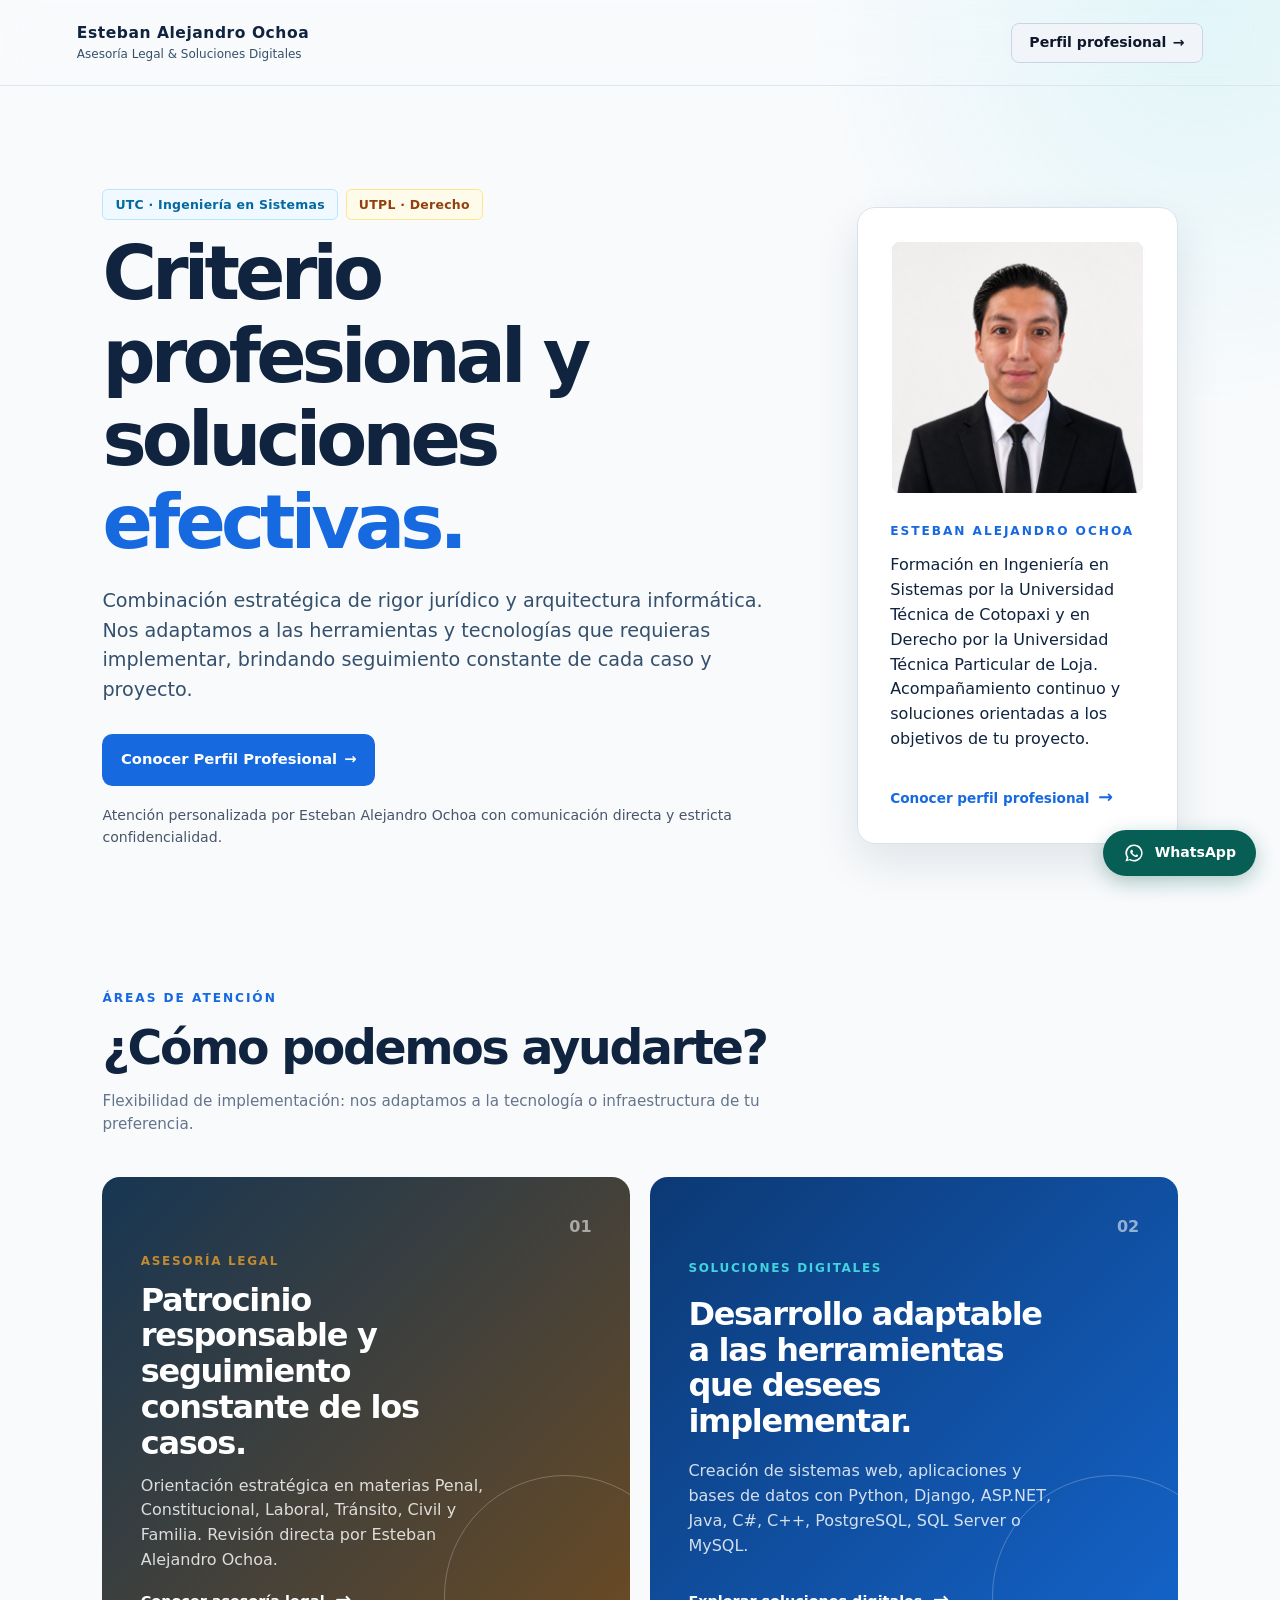
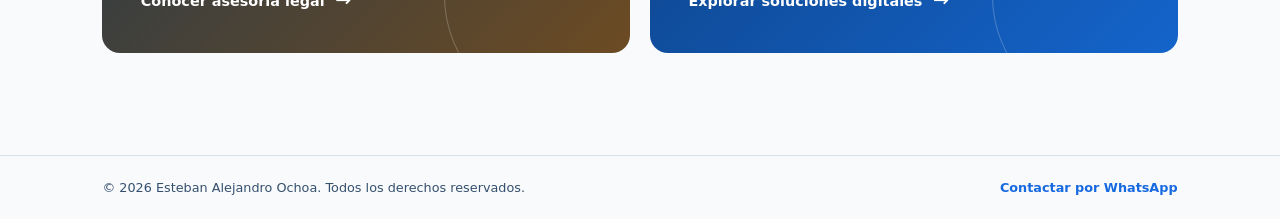
==== index.html @ e38010fc "DESDE CERO" ====
<!doctype html>
<html lang="es">
  <head>
    <meta charset="utf-8">
    <meta name="viewport" content="width=device-width, initial-scale=1">
    <meta name="theme-color" content="#10233f">
    <meta name="description" content="Asesoría Legal e Informática — Soluciones jurídicas transparentes y desarrollo de software a medida.">
    <title>Asesoría Legal e Informática | Soluciones Profesional e Integrales</title>
    <link rel="icon" href="assets/img/favicon.svg" type="image/svg+xml">
    <link rel="stylesheet" href="assets/css/styles.css">
  </head>
  <body class="selector-page">
    <a class="skip-link" href="#contenido">Saltar al contenido</a>

    <header class="site-header selector-header">
      <a class="brand" href="index.html" aria-label="Inicio - Esteban Alejandro Ochoa">
        <span>
          <strong>Esteban Alejandro Ochoa</strong>
          <small>Asesoría Legal & Soluciones Digitales</small>
        </span>
      </a>
      <a class="header-link profile-header-link" href="perfil-profesional.html">Perfil profesional <span aria-hidden="true">→</span></a>
    </header>

    <main id="contenido">
      <section class="selector-hero" id="inicio" aria-labelledby="titulo-principal">
        <div class="selector-copy reveal">
          <div style="display: flex; gap: 0.5rem; flex-wrap: wrap;">
            <span class="university-badge badge-utc">UTC · Ingeniería en Sistemas</span>
            <span class="university-badge badge-utpl">UTPL · Derecho</span>
          </div>
          <h1 id="titulo-principal">Criterio profesional y soluciones <em>efectivas.</em></h1>
          <p class="lead">Combinación estratégica de rigor jurídico y arquitectura informática. Nos adaptamos a las herramientas y tecnologías que requieras implementar, brindando seguimiento constante de cada caso y proyecto.</p>
          <div class="button-row">
            <a class="button button-primary" href="perfil-profesional.html">Conocer Perfil Profesional <span aria-hidden="true">→</span></a>
          </div>
          <p class="photo-note" style="margin-top: 1.2rem; color: #475569; font-size: 0.88rem;">Atención personalizada por Esteban Alejandro Ochoa con comunicación directa y estricta confidencialidad.</p>
        </div>

        <!-- FOTO ÚNICAMENTE EN EL INICIO DE LA PÁGINA -->
        <a class="profile-feature reveal" href="perfil-profesional.html" aria-label="Conocer el perfil profesional de Esteban Alejandro Ochoa">
          <div class="profile-photo-frame" data-profile-photo-trigger>
            <img data-profile-photo src="assets/img/foto-perfil.png" alt="Esteban Alejandro Ochoa - Perfil Profesional">
          </div>
          <div>
            <p class="eyebrow">Esteban Alejandro Ochoa</p>
            <p>Formación en Ingeniería en Sistemas por la Universidad Técnica de Cotopaxi y en Derecho por la Universidad Técnica Particular de Loja. Acompañamiento continuo y soluciones orientadas a los objetivos de tu proyecto.</p>
            <span class="profile-feature-link">Conocer perfil profesional <b aria-hidden="true">→</b></span>
          </div>
        </a>
      </section>

      <section class="service-selector" id="servicios" aria-labelledby="titulo-servicios">
        <div class="section-intro reveal">
          <p class="eyebrow">Áreas de Atención</p>
          <h2 id="titulo-servicios">¿Cómo podemos ayudarte?</h2>
          <p style="color: #64748b; font-size: 0.95rem;">Flexibilidad de implementación: nos adaptamos a la tecnología o infraestructura de tu preferencia.</p>
        </div>

        <div class="choice-grid">
          <a class="choice-card legal-choice reveal" href="asesoria-legal.html">
            <span class="choice-number" aria-hidden="true">01</span>
            <span class="choice-label">Asesoría Legal</span>
            <strong>Patrocinio responsable y seguimiento constante de los casos.</strong>
            <span>Orientación estratégica en materias Penal, Constitucional, Laboral, Tránsito, Civil y Familia. Revisión directa por Esteban Alejandro Ochoa.</span>
            <span class="card-link">Conocer asesoría legal <b aria-hidden="true">→</b></span>
          </a>

          <a class="choice-card tech-choice reveal" href="desarrollo-web.html">
            <span class="choice-number" aria-hidden="true">02</span>
            <span class="choice-label">Soluciones Digitales</span>
            <strong>Desarrollo adaptable a las herramientas que desees implementar.</strong>
            <span>Creación de sistemas web, aplicaciones y bases de datos con Python, Django, ASP.NET, Java, C#, C++, PostgreSQL, SQL Server o MySQL.</span>
            <span class="card-link">Explorar soluciones digitales <b aria-hidden="true">→</b></span>
          </a>
        </div>
      </section>
    </main>

    <footer class="site-footer selector-footer">
      <p>© <span data-current-year>2026</span> Esteban Alejandro Ochoa. Todos los derechos reservados.</p>
      <a class="footer-whatsapp-link" href="https://wa.me/593969048598?text=Hola%2C%20Esteban.%20Quisiera%20solicitar%20informaci%C3%B3n%20sobre%20sus%20servicios." target="_blank" rel="noopener noreferrer">Contactar por WhatsApp</a>
    </footer>

    <!-- BOTÓN FLOTANTE SOBRIO DE WHATSAPP -->
    <div class="whatsapp-widget" data-whatsapp-widget>
      <div class="whatsapp-options" id="opciones-whatsapp" hidden>
        <div class="whatsapp-options-header">
          <div>
            <strong>Esteban Alejandro Ochoa</strong>
            <small>Atención Profesional Directa</small>
          </div>
        </div>
        <p style="font-size:0.78rem; color:#64748b; margin-bottom:0.4rem; padding:0 0.4rem;">Seleccione el motivo de su contacto:</p>
        <a href="https://wa.me/593969048598?text=Hola%2C%20Esteban.%20Solicito%20informaci%C3%B3n%20sobre%20su%20Perfil%20Profesional." target="_blank" rel="noopener noreferrer">
          <span>Perfil Profesional e Información</span> <span aria-hidden="true">→</span>
        </a>
        <a href="https://wa.me/593969048598?text=Hola%2C%20Esteban.%20Quisiera%20solicitar%20asesor%C3%ADa%20legal%20y%20seguimiento%20de%20caso." target="_blank" rel="noopener noreferrer">
          <span>Consulta de Asesoría Legal</span> <span aria-hidden="true">→</span>
        </a>
        <a href="https://wa.me/593969048598?text=Hola%2C%20Esteban.%20Me%20interesa%20un%20proyecto%20de%20desarrollo%20de%20software." target="_blank" rel="noopener noreferrer">
          <span>Desarrollo de Software y Sistemas</span> <span aria-hidden="true">→</span>
        </a>
      </div>
      <button class="whatsapp-toggle" type="button" data-whatsapp-toggle aria-label="Contactar por WhatsApp" aria-expanded="false" aria-controls="opciones-whatsapp">
        <img class="whatsapp-icon" src="assets/img/whatsapp-logo.svg" alt="WhatsApp">
        <b>WhatsApp</b>
      </button>
    </div>

    <script src="assets/js/main.js"></script>
  </body>
</html>
---- assets/css/styles.css ----
:root {
  --ink: #10233f;
  --ink-soft: #35506d;
  --paper: #f8fafc;
  --white: #ffffff;
  --line: #d9e2ec;
  --blue: #1769e0;
  --blue-dark: #0f4fb0;
  --cyan: #41d4df;
  --gold: #c08a32;
  --legal: #3d668a;
  --shadow: 0 18px 45px rgb(16 35 63 / 10%);
  --radius: 18px;
}

* { box-sizing: border-box; }

html { scroll-behavior: smooth; }

body {
  margin: 0;
  color: var(--ink);
  background: var(--paper);
  font-family: Inter, ui-sans-serif, system-ui, -apple-system, BlinkMacSystemFont, "Segoe UI", sans-serif;
  line-height: 1.55;
}

body::before {
  position: fixed;
  z-index: -1;
  inset: 0;
  content: "";
  background: radial-gradient(circle at 94% 2%, rgb(65 212 223 / 12%), transparent 24rem);
  pointer-events: none;
}

a { color: inherit; }

button, input, textarea { font: inherit; }

button { cursor: pointer; }

.skip-link {
  position: fixed;
  z-index: 100;
  top: 0.75rem;
  left: 0.75rem;
  padding: 0.7rem 1rem;
  color: var(--white);
  background: var(--ink);
  border-radius: 0.5rem;
  transform: translateY(-150%);
}

.skip-link:focus { transform: translateY(0); }

.site-header {
  display: flex;
  position: sticky;
  z-index: 20;
  top: 0;
  align-items: center;
  justify-content: space-between;
  min-height: 5.4rem;
  padding: 0.75rem clamp(1.25rem, 6vw, 7rem);
  background: rgb(248 250 252 / 90%);
  border-bottom: 1px solid rgb(217 226 236 / 85%);
  backdrop-filter: blur(18px);
}

.selector-header { position: relative; background: transparent; }

.brand {
  display: inline-flex;
  align-items: center;
  gap: 0.75rem;
  text-decoration: none;
}

.brand strong, .brand small { display: block; }
.brand strong { font-size: 0.97rem; letter-spacing: 0.035em; }
.brand small { color: var(--ink-soft); font-size: 0.75rem; }

.brand-photo {
  width: 2.85rem;
  height: 2.85rem;
  border: 2px solid var(--white);
  border-radius: 50%;
  box-shadow: 0 3px 14px rgb(16 35 63 / 18%);
  object-fit: cover;
}

.header-link, .site-nav a {
  color: var(--ink-soft);
  font-size: 0.9rem;
  font-weight: 700;
  text-decoration: none;
}

.header-link:hover, .site-nav a:hover, .site-nav a:focus-visible { color: var(--blue); }

.site-nav { display: flex; gap: clamp(0.8rem, 2vw, 1.9rem); }

.menu-button { display: none; border: 0; background: transparent; }

.menu-button span {
  display: block;
  width: 1.55rem;
  height: 2px;
  margin: 0.28rem;
  background: var(--ink);
  transition: transform 160ms ease, opacity 160ms ease;
}

.selector-hero, .service-selector, .section, .hero, .contact-section, .profile-hero, .profile-discipline, .profile-closing { padding-right: clamp(1.25rem, 8vw, 10rem); padding-left: clamp(1.25rem, 8vw, 10rem); }

.selector-hero {
  display: grid;
  grid-template-columns: minmax(0, 1.35fr) minmax(17rem, 0.65fr);
  gap: clamp(2rem, 7vw, 8rem);
  align-items: center;
  min-height: 32rem;
  padding-top: clamp(3.75rem, 8vw, 8rem);
  padding-bottom: clamp(3.75rem, 8vw, 8rem);
}

.eyebrow {
  margin: 0 0 0.8rem;
  color: var(--blue);
  font-size: 0.76rem;
  font-weight: 800;
  letter-spacing: 0.16em;
  text-transform: uppercase;
}

.hero-legal .eyebrow, .legal-choice .choice-label { color: var(--gold); }

h1, h2, h3, p { margin-top: 0; }

h1, h2, h3 { line-height: 1.12; }

h1 {
  max-width: 13ch;
  margin-bottom: 1.35rem;
  font-size: clamp(2.45rem, 5.8vw, 5.6rem);
  letter-spacing: -0.065em;
}

h1 em { color: var(--blue); font-style: normal; }
.hero-legal h1 em { color: var(--gold); }

h2 { margin-bottom: 1rem; font-size: clamp(1.9rem, 3.7vw, 3.25rem); letter-spacing: -0.05em; }
h3 { margin-bottom: 0.7rem; font-size: 1.18rem; }

.lead { max-width: 60ch; margin-bottom: 1.8rem; color: var(--ink-soft); font-size: clamp(1.05rem, 1.5vw, 1.22rem); }

.photo-note { display: flex; align-items: center; gap: 0.55rem; color: var(--ink-soft); font-size: 0.9rem; }
.photo-note span { color: var(--blue); font-size: 1.2rem; }

.profile-feature {
  padding: clamp(1.2rem, 3vw, 2rem);
  color: inherit;
  background: var(--white);
  border: 1px solid var(--line);
  border-radius: var(--radius);
  box-shadow: var(--shadow);
  text-decoration: none;
  transition: transform 180ms ease, box-shadow 180ms ease;
}

.profile-feature:hover, .profile-feature:focus-visible { box-shadow: 0 22px 44px rgb(16 35 63 / 15%); transform: translateY(-4px); }

.profile-photo-frame, .large-profile-photo {
  overflow: hidden;
  margin-bottom: 1.2rem;
  background: linear-gradient(145deg, #dce8f5, #f6fbff);
}

.profile-photo-frame { aspect-ratio: 1 / 1; border-radius: 15px; }
.profile-photo-frame img, .large-profile-photo img { width: 100%; height: 100%; object-fit: cover; }
.profile-feature p:last-child { margin-bottom: 0; color: var(--ink-soft); font-size: 0.94rem; }
.profile-feature-link { display: inline-block; margin-top: 1rem; color: var(--blue); font-size: 0.85rem; font-weight: 850; }
.profile-feature-link b { margin-left: 0.25rem; font-size: 1.1rem; }

.service-selector { padding-top: 1.5rem; padding-bottom: clamp(4rem, 8vw, 8rem); }
.section-intro { max-width: 43rem; margin-bottom: 2.5rem; }
.section-intro p:last-child { color: var(--ink-soft); }

.choice-grid { display: grid; grid-template-columns: repeat(2, minmax(0, 1fr)); gap: 1.25rem; }

.choice-card {
  display: grid;
  position: relative;
  gap: 0.75rem;
  overflow: hidden;
  min-height: 25rem;
  padding: clamp(1.5rem, 3vw, 2.4rem);
  color: var(--white);
  border-radius: var(--radius);
  text-decoration: none;
  transition: transform 200ms ease, box-shadow 200ms ease;
}

.choice-card::after {
  position: absolute;
  right: -3.5rem;
  bottom: -4rem;
  width: 15rem;
  height: 15rem;
  content: "";
  border: 1px solid rgb(255 255 255 / 24%);
  border-radius: 50%;
}

.choice-card:hover, .choice-card:focus-visible { box-shadow: 0 20px 40px rgb(16 35 63 / 20%); transform: translateY(-5px); }
.tech-choice { background: linear-gradient(135deg, #0c3974, #1464cb); }
.legal-choice { background: linear-gradient(135deg, #173653, #6c4b23); }
.choice-number { justify-self: end; color: rgb(255 255 255 / 55%); font-weight: 800; }
.choice-icon { font-size: 3rem; line-height: 1; }
.choice-label { color: var(--cyan); font-size: 0.75rem; font-weight: 800; letter-spacing: 0.14em; text-transform: uppercase; }
.choice-card strong { max-width: 17ch; font-size: clamp(1.4rem, 2.5vw, 2.05rem); line-height: 1.12; letter-spacing: -0.04em; }
.choice-card > span:not(.choice-number):not(.choice-icon):not(.choice-label):not(.card-link) { max-width: 36ch; color: rgb(255 255 255 / 82%); }
.card-link { align-self: end; margin-top: auto; font-size: 0.9rem; font-weight: 800; }
.card-link b { margin-left: 0.35rem; font-size: 1.2rem; }

.hero {
  display: grid;
  grid-template-columns: minmax(0, 1.25fr) minmax(17rem, 0.65fr);
  gap: clamp(2rem, 9vw, 9rem);
  align-items: center;
  min-height: 36rem;
  padding-top: clamp(3.5rem, 7vw, 7rem);
  padding-bottom: clamp(3.5rem, 7vw, 7rem);
}

.hero-tech { background: linear-gradient(140deg, #f8fafc 40%, #e7f3ff 100%); }
.hero-legal { background: linear-gradient(140deg, #fbfaf7 40%, #f4eadc 100%); }

.button-row { display: flex; flex-wrap: wrap; gap: 0.75rem; }

.button {
  display: inline-flex;
  align-items: center;
  justify-content: center;
  gap: 0.45rem;
  padding: 0.85rem 1.1rem;
  border: 1px solid transparent;
  border-radius: 0.65rem;
  font-size: 0.92rem;
  font-weight: 800;
  text-decoration: none;
  transition: transform 160ms ease, background 160ms ease;
}

.button:hover, .button:focus-visible { transform: translateY(-2px); }
.button-primary { color: var(--white); background: var(--blue); }
.button-primary:hover, .button-primary:focus-visible { background: var(--blue-dark); }
.hero-legal .button-primary { background: var(--legal); }
.button-secondary { color: var(--ink); background: transparent; border-color: var(--line); }
.button-secondary:hover, .button-secondary:focus-visible { background: var(--white); }

.inline-points { display: flex; flex-wrap: wrap; gap: 0.5rem 1.2rem; padding: 0; margin: 1.55rem 0 0; list-style: none; color: var(--ink-soft); font-size: 0.85rem; }
.inline-points li::before { margin-right: 0.38rem; color: var(--blue); content: "✓"; font-weight: 900; }
.hero-legal .inline-points li::before { color: var(--gold); }

.hero-profile-card { padding: clamp(1.25rem, 3vw, 2.1rem); background: var(--white); border: 1px solid var(--line); border-radius: var(--radius); box-shadow: var(--shadow); }
.large-profile-photo { display: block; width: min(100%, 13.5rem); aspect-ratio: 1 / 1; border-radius: 50%; box-shadow: 0 0 0 10px #eaf2fb; }
.legal-profile-card .large-profile-photo { box-shadow: 0 0 0 10px #f5ecdf; }
.profile-photo-link { transition: transform 180ms ease; }
.profile-photo-link:hover, .profile-photo-link:focus-visible { transform: scale(1.035); }
.hero-profile-card h2 { margin-bottom: 0.6rem; font-size: 1.65rem; letter-spacing: -0.04em; }
.hero-profile-card p:last-child { margin-bottom: 0; color: var(--ink-soft); font-size: 0.9rem; }
.hero-profile-card code { padding: 0.1rem 0.25rem; color: #174c93; background: #edf4ff; border-radius: 0.2rem; }

.section { padding-top: clamp(4rem, 8vw, 7.5rem); padding-bottom: clamp(4rem, 8vw, 7.5rem); }
.section-tint { background: #eef4f8; }

.service-grid { display: grid; grid-template-columns: repeat(3, minmax(0, 1fr)); gap: 1rem; }
.service-card { min-height: 15.5rem; padding: 1.5rem; background: var(--white); border: 1px solid var(--line); border-radius: 0.9rem; }
.service-card:hover { border-color: #abc8ee; box-shadow: 0 10px 27px rgb(16 35 63 / 7%); }
.service-card > span { display: block; margin-bottom: 2.8rem; color: var(--blue); font-size: 0.75rem; font-weight: 900; letter-spacing: 0.1em; }
.legal-service-grid .service-card > span { color: var(--gold); }
.service-card p { margin: 0; color: var(--ink-soft); font-size: 0.93rem; }

.process-list { display: grid; grid-template-columns: repeat(4, minmax(0, 1fr)); gap: 1rem; padding: 0; margin: 0; list-style: none; }
.process-list li { padding: 1.2rem 0.7rem; border-top: 2px solid #b9d0e7; }
.process-list b { color: var(--blue); font-size: 0.78rem; letter-spacing: 0.08em; }
.process-list h3 { margin-top: 1.25rem; }
.process-list p { margin-bottom: 0; color: var(--ink-soft); font-size: 0.9rem; }

.contact-section { display: grid; grid-template-columns: minmax(0, 0.9fr) minmax(20rem, 0.8fr); gap: clamp(2rem, 9vw, 8rem); align-items: start; background: var(--ink); }
.contact-copy { padding-top: 0.3rem; color: var(--white); }
.contact-copy .eyebrow { color: var(--cyan); }
.contact-copy h2 { max-width: 13ch; }
.contact-copy p:not(.eyebrow) { max-width: 44ch; color: #c9d6e5; }
.contact-checklist { display: grid; gap: 0.55rem; max-width: 47ch; padding: 0; margin: 1.4rem 0 0; list-style: none; color: #dbe6f2; font-size: 0.9rem; }
.contact-checklist li { display: flex; gap: 0.55rem; align-items: flex-start; }
.contact-checklist li::before { flex: 0 0 auto; color: var(--cyan); content: "✓"; font-weight: 900; }
.text-link { color: var(--white); font-size: 0.92rem; font-weight: 800; text-decoration: none; }
.text-link:hover, .text-link:focus-visible { text-decoration: underline; }

.whatsapp-contact-card { display: grid; gap: 1rem; padding: clamp(1.4rem, 3vw, 2rem); background: var(--white); border-radius: var(--radius); box-shadow: 0 18px 36px rgb(0 0 0 / 12%); }
.contact-step { color: #1eaa59; font-size: 0.73rem; font-weight: 900; letter-spacing: 0.13em; text-transform: uppercase; }
.whatsapp-contact-card h3 { max-width: 17ch; margin: 0; font-size: clamp(1.4rem, 2vw, 1.8rem); letter-spacing: -0.045em; }
.whatsapp-contact-card p { margin: 0; color: var(--ink-soft); font-size: 0.92rem; }
.whatsapp-contact-card small { color: var(--ink-soft); font-size: 0.76rem; line-height: 1.45; }
.button-whatsapp { width: fit-content; color: var(--white); background: #1eaa59; }
.button-whatsapp:hover, .button-whatsapp:focus-visible { background: #168949; }
.legal-contact-card .contact-step { color: var(--gold); }

.site-footer { display: flex; justify-content: space-between; gap: 1rem; padding: 1.35rem clamp(1.25rem, 8vw, 10rem); color: #bfd0e3; background: #0b1a2f; font-size: 0.8rem; }
.selector-footer { color: var(--ink-soft); background: transparent; border-top: 1px solid var(--line); }
.site-footer p { margin: 0; }
.site-footer nav { display: flex; flex-wrap: wrap; gap: 1rem; }
.site-footer a { text-decoration: none; }
.site-footer a:hover, .site-footer a:focus-visible { color: var(--cyan); }
.selector-footer a { color: var(--blue); font-weight: 800; }
.footer-whatsapp-link { background: none; border: 0; cursor: pointer; }

.whatsapp-widget { position: fixed; z-index: 30; right: 1.25rem; bottom: 1.25rem; }
.whatsapp-options { position: absolute; right: 0; bottom: calc(100% + 0.75rem); display: grid; width: min(21rem, calc(100vw - 2.5rem)); padding: 0.55rem; background: var(--white); border: 1px solid var(--line); border-radius: 1rem; box-shadow: 0 18px 45px rgb(16 35 63 / 20%); }
.whatsapp-options[hidden] { display: none; }
.whatsapp-options p { padding: 0.55rem 0.65rem 0.25rem; margin: 0; color: var(--ink); font-size: 0.84rem; font-weight: 850; }
.whatsapp-options a { display: flex; align-items: center; justify-content: space-between; gap: 0.75rem; padding: 0.7rem 0.65rem; color: var(--ink-soft); border-radius: 0.6rem; font-size: 0.84rem; font-weight: 700; text-decoration: none; }
.whatsapp-options a:hover, .whatsapp-options a:focus-visible { color: #147a40; background: #eaf8ef; }
.whatsapp-toggle { display: inline-flex; align-items: center; gap: 0.48rem; padding: 0.76rem 1rem; color: var(--white); background: #1eaa59; border: 0; border-radius: 999px; box-shadow: 0 10px 25px rgb(10 75 37 / 25%); font-size: 0.87rem; }
.whatsapp-icon { width: 1.3rem; height: 1.3rem; }
.whatsapp-toggle:hover, .whatsapp-toggle:focus-visible { background: #168949; transform: translateY(-2px); }
.legal-whatsapp-toggle { background: var(--legal); }
.legal-whatsapp-toggle:hover, .legal-whatsapp-toggle:focus-visible { background: #2e5274; }

.not-found-page { display: grid; min-height: 100vh; place-items: center; padding: 1.25rem; }
.not-found { max-width: 35rem; padding: 3rem; background: var(--white); border: 1px solid var(--line); border-radius: var(--radius); box-shadow: var(--shadow); }
.not-found h1 { max-width: none; font-size: clamp(2.5rem, 8vw, 5rem); }
.not-found p:not(.eyebrow) { margin-bottom: 2rem; color: var(--ink-soft); }

.profile-hero {
  display: grid;
  grid-template-columns: minmax(0, 1.2fr) minmax(17rem, 0.6fr);
  gap: clamp(2rem, 9vw, 9rem);
  align-items: center;
  min-height: 35rem;
  padding-top: clamp(3.5rem, 7vw, 7rem);
  padding-bottom: clamp(3.5rem, 7vw, 7rem);
  background: linear-gradient(140deg, #f8fafc 42%, #e8f4fb 100%);
}

.profile-hero-copy h1 { max-width: 15ch; }
.profile-portrait-card { padding: clamp(1.25rem, 3vw, 2rem); background: var(--white); border: 1px solid var(--line); border-radius: var(--radius); box-shadow: var(--shadow); }
.profile-portrait { aspect-ratio: 1 / 1; overflow: hidden; margin-bottom: 1.3rem; border-radius: 1rem; background: #e7f0f8; }
.profile-portrait img { width: 100%; height: 100%; object-fit: cover; object-position: center 20%; }
.profile-portrait-card p:last-child { margin-bottom: 0; color: var(--ink-soft); font-size: 0.92rem; }

.profile-academics { background: var(--white); }
.study-grid { display: grid; grid-template-columns: repeat(2, minmax(0, 1fr)); gap: 1.1rem; }
.study-card { position: relative; overflow: hidden; min-height: 19rem; padding: clamp(1.5rem, 3vw, 2.25rem); border-radius: var(--radius); }
.study-card::after { position: absolute; right: -3.5rem; bottom: -4rem; width: 13rem; height: 13rem; content: ""; border: 1px solid rgb(255 255 255 / 24%); border-radius: 50%; }
.study-tech { color: var(--white); background: linear-gradient(135deg, #113b74, #217cd3); }
.study-law { color: var(--white); background: linear-gradient(135deg, #2a445c, #7a5932); }
.study-number, .study-label, .study-abbr { display: block; }
.study-number { margin-bottom: 2rem; color: rgb(255 255 255 / 62%); font-size: 0.78rem; font-weight: 850; letter-spacing: 0.12em; }
.study-label { color: #bbebf0; font-size: 0.76rem; font-weight: 850; letter-spacing: 0.12em; text-transform: uppercase; }
.study-law .study-label { color: #f0cf92; }
.study-card h3 { max-width: 17ch; margin-top: 0.55rem; font-size: clamp(1.4rem, 2.5vw, 2rem); letter-spacing: -0.045em; }
.study-card p:not(.study-label) { max-width: 47ch; margin-bottom: 2rem; color: rgb(255 255 255 / 84%); font-size: 0.92rem; }
.study-abbr { position: absolute; right: 1.8rem; bottom: 1.25rem; color: rgb(255 255 255 / 52%); font-size: 0.75rem; font-weight: 850; letter-spacing: 0.16em; }

.profile-discipline { padding-top: clamp(4.25rem, 8vw, 7rem); padding-bottom: clamp(4.25rem, 8vw, 7rem); }
.profile-tech-discipline { color: var(--white); background: #10233f; }
.profile-tech-discipline .discipline-heading { max-width: 43rem; }
.profile-tech-discipline .discipline-heading .eyebrow { color: var(--cyan); }
.profile-tech-discipline .discipline-heading p:last-child { color: #c4d3e4; }
.skill-groups { display: grid; grid-template-columns: repeat(4, minmax(0, 1fr)); gap: 0.85rem; margin-top: 2.5rem; }
.skill-group { min-height: 11.25rem; padding: 1.2rem; background: rgb(255 255 255 / 7%); border: 1px solid rgb(255 255 255 / 14%); border-radius: 0.85rem; }
.skill-group h3 { color: var(--white); font-size: 1rem; }
.skill-tags { display: flex; flex-wrap: wrap; gap: 0.45rem; }
.skill-tags span { padding: 0.3rem 0.48rem; color: #dcedff; background: rgb(88 165 244 / 18%); border-radius: 999px; font-size: 0.76rem; font-weight: 700; }

.profile-law-discipline { background: #f7f4ef; }
.profile-law-discipline .discipline-heading { max-width: 43rem; }
.profile-law-discipline .eyebrow { color: var(--gold); }
.profile-law-discipline .discipline-heading p:last-child { color: var(--ink-soft); }
.legal-focus-grid { display: grid; grid-template-columns: repeat(4, minmax(0, 1fr)); gap: 0.9rem; margin-top: 2.5rem; }
.legal-focus-card { padding: 1.25rem; background: var(--white); border: 1px solid #e4d8c6; border-radius: 0.85rem; }
.legal-focus-card:hover { border-color: #d0af78; box-shadow: 0 11px 25px rgb(64 44 24 / 8%); }
.legal-focus-card > span { display: block; margin-bottom: 2.2rem; color: var(--gold); font-size: 0.76rem; font-weight: 900; letter-spacing: 0.11em; }
.legal-focus-card p { margin: 0; color: var(--ink-soft); font-size: 0.89rem; }

.profile-closing { display: flex; align-items: end; justify-content: space-between; gap: 2rem; padding-top: clamp(3.5rem, 7vw, 6rem); padding-bottom: clamp(3.5rem, 7vw, 6rem); background: #e8f4fb; }
.profile-closing > div { max-width: 40rem; }
.profile-closing h2 { max-width: 16ch; margin-bottom: 0.8rem; }
.profile-closing p:not(.eyebrow) { margin: 0; color: var(--ink-soft); }

.reveal { opacity: 0; transform: translateY(14px); transition: opacity 500ms ease, transform 500ms ease; }
.reveal.is-visible { opacity: 1; transform: translateY(0); }

@media (max-width: 800px) {
  .site-header { min-height: 4.8rem; }
  .menu-button { display: block; }
  .site-nav { display: none; position: absolute; top: 100%; right: 1.25rem; left: 1.25rem; flex-direction: column; gap: 0; padding: 0.5rem; background: var(--white); border: 1px solid var(--line); border-radius: 0.75rem; box-shadow: var(--shadow); }
  .site-nav.is-open { display: flex; }
  .site-nav a { padding: 0.7rem; }
  .menu-button[aria-expanded="true"] span:first-child { transform: translateY(6px) rotate(45deg); }
  .menu-button[aria-expanded="true"] span:nth-child(2) { opacity: 0; }
  .menu-button[aria-expanded="true"] span:last-child { transform: translateY(-6px) rotate(-45deg); }
  .selector-header { position: relative; }
  .selector-hero, .hero, .contact-section, .profile-hero { grid-template-columns: 1fr; }
  .selector-hero { min-height: 0; }
  .profile-feature { max-width: 28rem; }
  .choice-grid, .service-grid, .skill-groups, .legal-focus-grid { grid-template-columns: repeat(2, minmax(0, 1fr)); }
  .process-list { grid-template-columns: repeat(2, minmax(0, 1fr)); }
  .hero-profile-card { max-width: 28rem; }
  .profile-portrait-card { max-width: 28rem; }
  .profile-closing { align-items: flex-start; flex-direction: column; }
}

@media (max-width: 520px) {
  .header-link { display: none; }
  .site-header { padding-right: 1.15rem; padding-left: 1.15rem; }
  .selector-hero, .service-selector, .section, .hero, .contact-section, .profile-hero, .profile-discipline, .profile-closing { padding-right: 1.15rem; padding-left: 1.15rem; }
  h1 { font-size: clamp(2.35rem, 14vw, 3.55rem); }
  .choice-grid, .service-grid, .process-list, .study-grid, .skill-groups, .legal-focus-grid { grid-template-columns: 1fr; }
  .choice-card { min-height: 21rem; }
  .site-footer { flex-direction: column; }
  .whatsapp-widget { right: 0.9rem; bottom: 0.9rem; }
  .whatsapp-toggle b { display: none; }
  .whatsapp-toggle { padding: 0.88rem; }
}

/* ==========================================================================
   DISEÑO EJECUTIVO FORMAL: PERFIL PROFESIONAL, FOTO SOBRIA Y WHATSAPP ELEGANTE
   ========================================================================== */

/* Enlace Perfil Profesional en cabecera (Sobrio y Elegante) */
.profile-header-link {
  display: inline-flex;
  align-items: center;
  gap: 0.4rem;
  padding: 0.5rem 1.1rem;
  color: #0f172a !important;
  background: #f1f5f9;
  border: 1px solid #cbd5e1;
  border-radius: 0.5rem;
  font-size: 0.88rem;
  font-weight: 700;
  text-decoration: none;
  transition: all 0.2s ease;
}

.profile-header-link:hover {
  background: #e2e8f0;
  border-color: #94a3b8;
  color: #0f172a !important;
}

/* Interacción Sobria con Foto de Perfil */
.brand-photo-link, [data-profile-photo-trigger] {
  position: relative;
  display: inline-block;
  cursor: pointer;
}

.brand-photo, .profile-portrait img, .profile-photo-frame img, .large-profile-photo img {
  transition: transform 0.25s ease, box-shadow 0.25s ease;
  border: 2px solid #ffffff;
}

.brand-photo-link:hover .brand-photo,
[data-profile-photo-trigger]:hover img {
  transform: scale(1.03);
  box-shadow: 0 6px 16px rgba(15, 23, 42, 0.18);
}

/* Tooltip sobrio para la foto */
.photo-tooltip {
  position: absolute;
  top: 110%;
  left: 50%;
  transform: translateX(-50%) translateY(6px);
  background: #0f172a;
  color: #f8fafc;
  padding: 0.3rem 0.65rem;
  border-radius: 0.35rem;
  font-size: 0.72rem;
  font-weight: 600;
  white-space: nowrap;
  opacity: 0;
  visibility: hidden;
  pointer-events: none;
  box-shadow: 0 4px 12px rgba(0, 0, 0, 0.15);
  transition: all 0.2s ease;
  z-index: 50;
}

.brand-photo-link:hover .photo-tooltip,
[data-profile-photo-trigger]:hover .photo-tooltip {
  opacity: 1;
  visibility: visible;
  transform: translateX(-50%) translateY(0);
}

/* Botón flotante de WhatsApp Formal */
.whatsapp-widget {
  position: fixed;
  z-index: 999;
  right: 1.5rem;
  bottom: 1.5rem;
}

.whatsapp-toggle {
  position: relative;
  display: inline-flex;
  align-items: center;
  gap: 0.6rem;
  padding: 0.75rem 1.25rem;
  color: #ffffff;
  background: #075e54;
  border: 0;
  border-radius: 2rem;
  box-shadow: 0 6px 20px rgba(7, 94, 84, 0.3);
  font-size: 0.88rem;
  font-weight: 700;
  transition: all 0.25s ease;
}

.whatsapp-toggle:hover {
  background: #128c7e;
  transform: translateY(-2px);
  box-shadow: 0 8px 24px rgba(7, 94, 84, 0.4);
}

.whatsapp-icon {
  width: 1.4rem;
  height: 1.4rem;
}

/* Panel de Opciones de WhatsApp Formal */
.whatsapp-options {
  position: absolute;
  right: 0;
  bottom: calc(100% + 0.85rem);
  width: min(21rem, calc(100vw - 2rem));
  background: #ffffff;
  border: 1px solid #cbd5e1;
  border-radius: 0.85rem;
  padding: 0.85rem;
  box-shadow: 0 16px 40px rgba(15, 23, 42, 0.16);
  transform-origin: bottom right;
  animation: popIn 0.2s ease-out;
}

@keyframes popIn {
  from { opacity: 0; transform: scale(0.95); }
  to { opacity: 1; transform: scale(1); }
}

.whatsapp-options-header {
  display: flex;
  align-items: center;
  gap: 0.65rem;
  padding-bottom: 0.65rem;
  border-bottom: 1px solid #e2e8f0;
  margin-bottom: 0.65rem;
}

.whatsapp-avatar {
  width: 2.3rem;
  height: 2.3rem;
  border-radius: 50%;
  object-fit: cover;
  border: 1px solid #075e54;
}

.whatsapp-options-header div strong { display: block; font-size: 0.88rem; color: #0f172a; }
.whatsapp-options-header div small { display: block; font-size: 0.75rem; color: #075e54; font-weight: 600; }

.whatsapp-options a {
  display: flex;
  align-items: center;
  justify-content: space-between;
  padding: 0.65rem 0.8rem;
  margin-bottom: 0.3rem;
  color: #1e293b;
  background: #f8fafc;
  border-radius: 0.5rem;
  font-size: 0.84rem;
  font-weight: 600;
  text-decoration: none;
  border: 1px solid #e2e8f0;
  transition: all 0.18s ease;
}

.whatsapp-options a:hover {
  color: #075e54;
  background: #f0fdf4;
  border-color: #bbf7d0;
}

/* Distintivos Académicos Sobrios (Sin Emojis) */
.university-badge {
  display: inline-flex;
  align-items: center;
  padding: 0.3rem 0.75rem;
  border-radius: 0.35rem;
  font-size: 0.78rem;
  font-weight: 700;
  letter-spacing: 0.02em;
  margin-bottom: 0.75rem;
}

.badge-utc {
  color: #0369a1;
  background: #f0f9ff;
  border: 1px solid #bae6fd;
}

.badge-utpl {
  color: #92400e;
  background: #fffbeb;
  border: 1px solid #fde68a;
}

/* Tags de Tecnologías Formales (Sin Emojis) */
.tech-pill {
  display: inline-flex;
  align-items: center;
  padding: 0.4rem 0.75rem;
  background: rgba(255, 255, 255, 0.06);
  border: 1px solid rgba(255, 255, 255, 0.15);
  border-radius: 0.4rem;
  color: #f1f5f9;
  font-size: 0.82rem;
  font-weight: 600;
  transition: all 0.18s ease;
}

.tech-pill:hover {
  background: rgba(255, 255, 255, 0.12);
  border-color: rgba(255, 255, 255, 0.3);
}

/* Sinergia Dual Formal */
.synergy-card {
  background: #0f172a;
  color: #ffffff;
  border-radius: 0.85rem;
  padding: clamp(1.8rem, 4vw, 3rem);
  border: 1px solid #1e293b;
  margin-top: 2.5rem;
}

.synergy-grid {
  display: grid;
  grid-template-columns: repeat(auto-fit, minmax(17rem, 1fr));
  gap: 1.25rem;
  margin-top: 1.5rem;
}

.synergy-item {
  background: rgba(255, 255, 255, 0.03);
  padding: 1.25rem;
  border-radius: 0.6rem;
  border: 1px solid rgba(255, 255, 255, 0.08);
}

.synergy-item h4 {
  color: #38bdf8;
  font-size: 1rem;
  margin-bottom: 0.45rem;
  font-weight: 700;
}

.synergy-item p {
  color: #94a3b8;
  font-size: 0.88rem;
  margin: 0;
  line-height: 1.5;
}

@media (prefers-reduced-motion: reduce) {
  *, *::before, *::after { scroll-behavior: auto !important; transition-duration: 0.01ms !important; animation-duration: 0.01ms !important; }
  .reveal { opacity: 1; transform: none; }
}
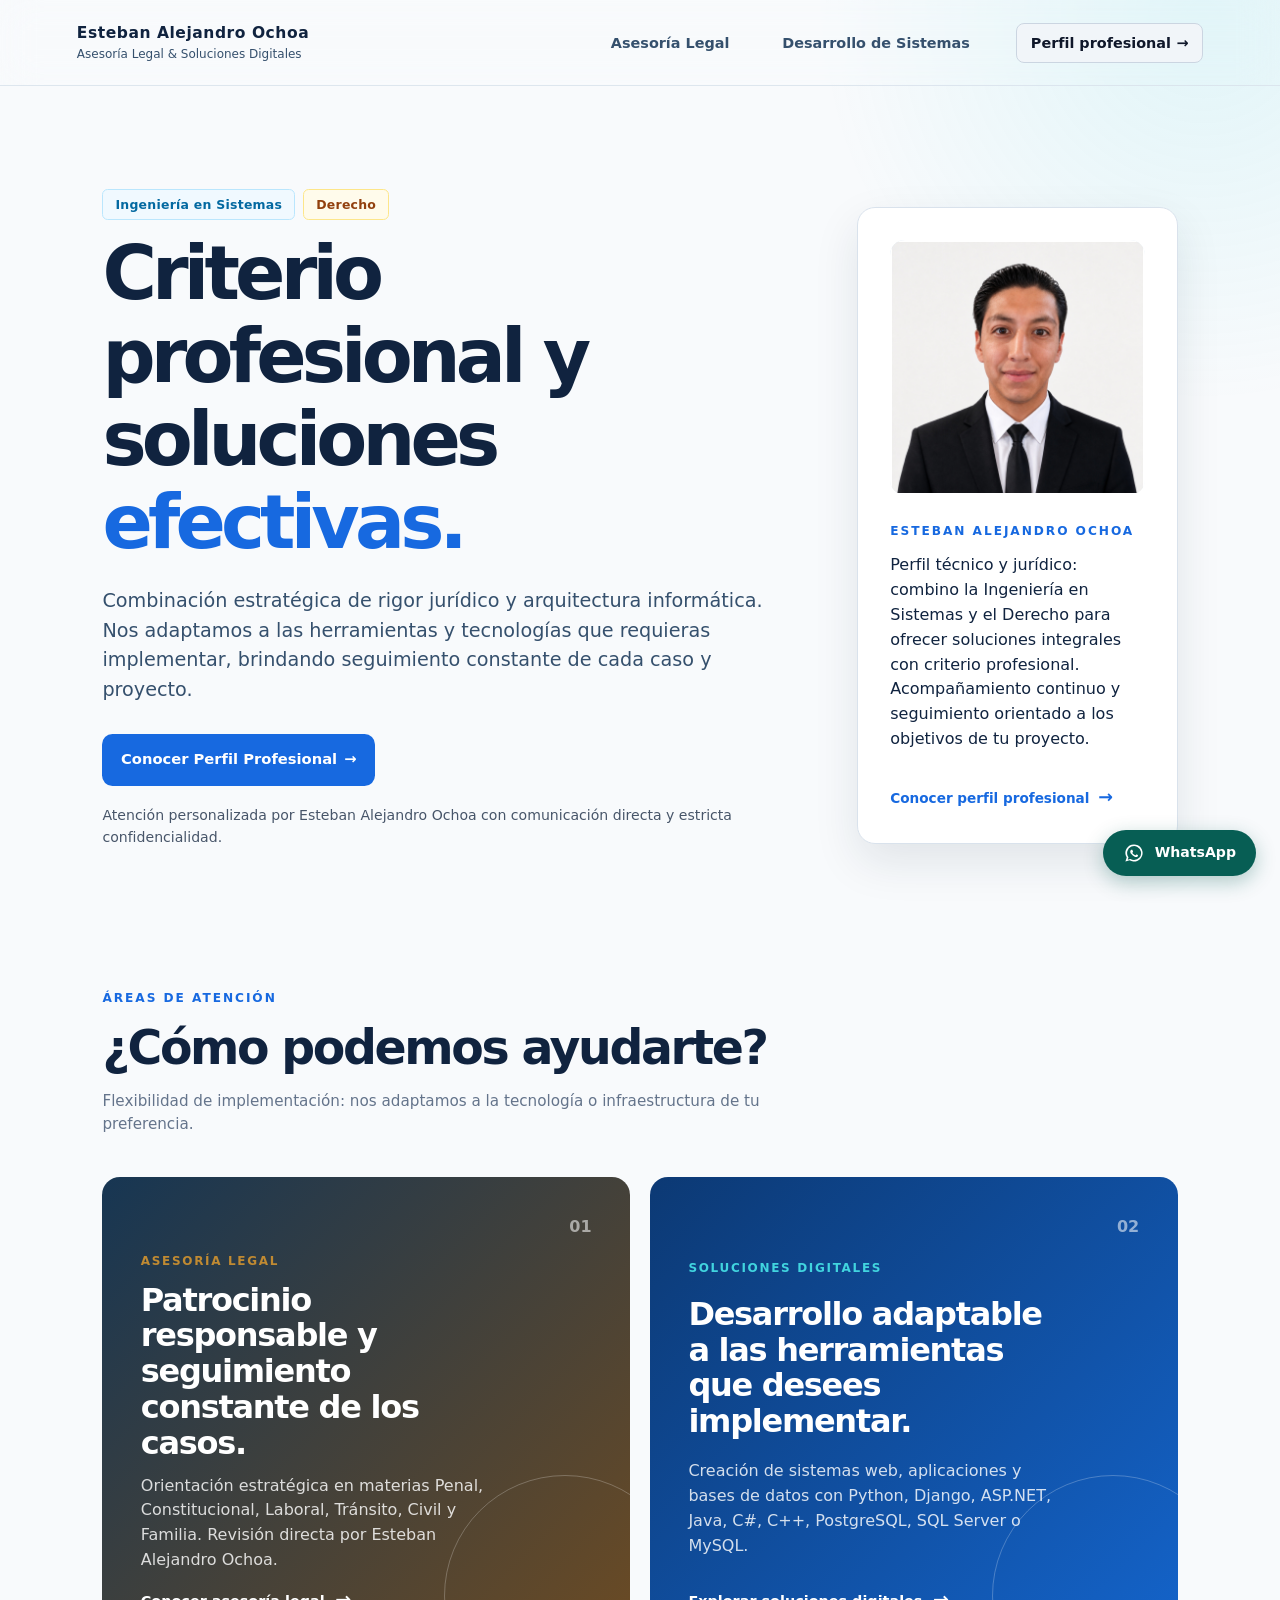
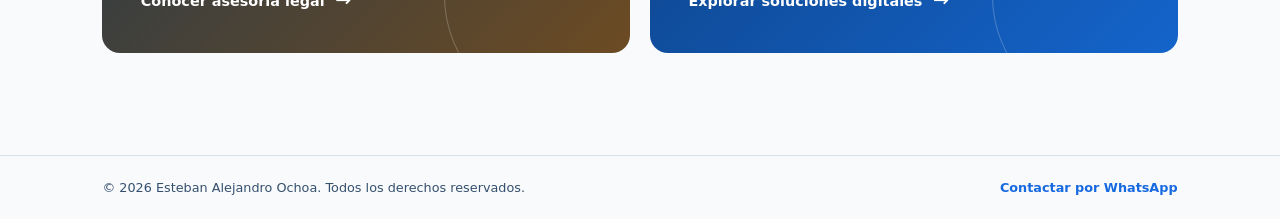
==== commit 632ac44d: "MEJORADO" ====
--- a/index.html
+++ b/index.html
@@ -19,15 +19,22 @@
           <small>Asesoría Legal & Soluciones Digitales</small>
         </span>
       </a>
-      <a class="header-link profile-header-link" href="perfil-profesional.html">Perfil profesional <span aria-hidden="true">→</span></a>
+      <button class="menu-button" type="button" data-menu-button aria-label="Abrir menú" aria-expanded="false" aria-controls="menu-principal">
+        <span></span><span></span><span></span>
+      </button>
+      <nav class="site-nav selector-nav" id="menu-principal" data-menu aria-label="Navegación principal">
+        <a href="asesoria-legal.html">Asesoría Legal</a>
+        <a href="desarrollo-web.html">Desarrollo de Sistemas</a>
+        <a class="selector-nav-cta" href="perfil-profesional.html">Perfil profesional <span aria-hidden="true">→</span></a>
+      </nav>
     </header>
 
     <main id="contenido">
       <section class="selector-hero" id="inicio" aria-labelledby="titulo-principal">
         <div class="selector-copy reveal">
           <div style="display: flex; gap: 0.5rem; flex-wrap: wrap;">
-            <span class="university-badge badge-utc">UTC · Ingeniería en Sistemas</span>
-            <span class="university-badge badge-utpl">UTPL · Derecho</span>
+            <span class="university-badge badge-utc">Ingeniería en Sistemas</span>
+            <span class="university-badge badge-utpl">Derecho</span>
           </div>
           <h1 id="titulo-principal">Criterio profesional y soluciones <em>efectivas.</em></h1>
           <p class="lead">Combinación estratégica de rigor jurídico y arquitectura informática. Nos adaptamos a las herramientas y tecnologías que requieras implementar, brindando seguimiento constante de cada caso y proyecto.</p>
@@ -44,7 +51,7 @@
           </div>
           <div>
             <p class="eyebrow">Esteban Alejandro Ochoa</p>
-            <p>Formación en Ingeniería en Sistemas por la Universidad Técnica de Cotopaxi y en Derecho por la Universidad Técnica Particular de Loja. Acompañamiento continuo y soluciones orientadas a los objetivos de tu proyecto.</p>
+            <p>Perfil técnico y jurídico: combino la Ingeniería en Sistemas y el Derecho para ofrecer soluciones integrales con criterio profesional. Acompañamiento continuo y seguimiento orientado a los objetivos de tu proyecto.</p>
             <span class="profile-feature-link">Conocer perfil profesional <b aria-hidden="true">→</b></span>
           </div>
         </a>
@@ -82,24 +89,25 @@
       <a class="footer-whatsapp-link" href="https://wa.me/593969048598?text=Hola%2C%20Esteban.%20Quisiera%20solicitar%20informaci%C3%B3n%20sobre%20sus%20servicios." target="_blank" rel="noopener noreferrer">Contactar por WhatsApp</a>
     </footer>
 
-    <!-- BOTÓN FLOTANTE SOBRIO DE WHATSAPP -->
+    <!-- BOTÓN FLOTANTE DE WHATSAPP -->
     <div class="whatsapp-widget" data-whatsapp-widget>
       <div class="whatsapp-options" id="opciones-whatsapp" hidden>
         <div class="whatsapp-options-header">
+          <img class="whatsapp-avatar" src="assets/img/whatsapp-logo.svg" alt="">
           <div>
             <strong>Esteban Alejandro Ochoa</strong>
             <small>Atención Profesional Directa</small>
           </div>
         </div>
         <p style="font-size:0.78rem; color:#64748b; margin-bottom:0.4rem; padding:0 0.4rem;">Seleccione el motivo de su contacto:</p>
-        <a href="https://wa.me/593969048598?text=Hola%2C%20Esteban.%20Solicito%20informaci%C3%B3n%20sobre%20su%20Perfil%20Profesional." target="_blank" rel="noopener noreferrer">
-          <span>Perfil Profesional e Información</span> <span aria-hidden="true">→</span>
-        </a>
         <a href="https://wa.me/593969048598?text=Hola%2C%20Esteban.%20Quisiera%20solicitar%20asesor%C3%ADa%20legal%20y%20seguimiento%20de%20caso." target="_blank" rel="noopener noreferrer">
-          <span>Consulta de Asesoría Legal</span> <span aria-hidden="true">→</span>
+          <span>Asesoría Legal</span> <span aria-hidden="true">→</span>
         </a>
         <a href="https://wa.me/593969048598?text=Hola%2C%20Esteban.%20Me%20interesa%20un%20proyecto%20de%20desarrollo%20de%20software." target="_blank" rel="noopener noreferrer">
-          <span>Desarrollo de Software y Sistemas</span> <span aria-hidden="true">→</span>
+          <span>Desarrollo de Sistemas</span> <span aria-hidden="true">→</span>
+        </a>
+        <a href="https://wa.me/593969048598?text=Hola%2C%20Esteban.%20Solicito%20informaci%C3%B3n%20sobre%20su%20Perfil%20Profesional." target="_blank" rel="noopener noreferrer">
+          <span>Perfil Profesional</span> <span aria-hidden="true">→</span>
         </a>
       </div>
       <button class="whatsapp-toggle" type="button" data-whatsapp-toggle aria-label="Contactar por WhatsApp" aria-expanded="false" aria-controls="opciones-whatsapp">
--- a/assets/css/styles.css
+++ b/assets/css/styles.css
@@ -400,6 +400,7 @@
   .site-nav { display: none; position: absolute; top: 100%; right: 1.25rem; left: 1.25rem; flex-direction: column; gap: 0; padding: 0.5rem; background: var(--white); border: 1px solid var(--line); border-radius: 0.75rem; box-shadow: var(--shadow); }
   .site-nav.is-open { display: flex; }
   .site-nav a { padding: 0.7rem; }
+  .selector-nav-cta { margin-left: 0; justify-content: center; text-align: center; }
   .menu-button[aria-expanded="true"] span:first-child { transform: translateY(6px) rotate(45deg); }
   .menu-button[aria-expanded="true"] span:nth-child(2) { opacity: 0; }
   .menu-button[aria-expanded="true"] span:last-child { transform: translateY(-6px) rotate(-45deg); }
@@ -430,6 +431,31 @@
 /* ==========================================================================
    DISEÑO EJECUTIVO FORMAL: PERFIL PROFESIONAL, FOTO SOBRIA Y WHATSAPP ELEGANTE
    ========================================================================== */
+
+/* Navegación directa en el índice (Asesoría Legal · Desarrollo de Sistemas) */
+.selector-nav { align-items: center; }
+.selector-nav a { padding: 0.5rem 0.85rem; border-radius: 0.5rem; font-size: 0.9rem; }
+.selector-nav a:hover, .selector-nav a:focus-visible { color: var(--blue); background: #eef4fb; }
+.selector-nav-cta {
+  display: inline-flex;
+  align-items: center;
+  gap: 0.35rem;
+  margin-left: 0.45rem;
+  padding: 0.5rem 1.1rem;
+  color: #0f172a !important;
+  background: #f1f5f9;
+  border: 1px solid #cbd5e1;
+  border-radius: 0.5rem;
+  font-size: 0.88rem;
+  font-weight: 700;
+  text-decoration: none;
+  transition: background 0.2s ease, border-color 0.2s ease;
+}
+.selector-nav-cta:hover, .selector-nav-cta:focus-visible {
+  color: #0f172a !important;
+  background: #e2e8f0;
+  border-color: #94a3b8;
+}
 
 /* Enlace Perfil Profesional en cabecera (Sobrio y Elegante) */
 .profile-header-link {
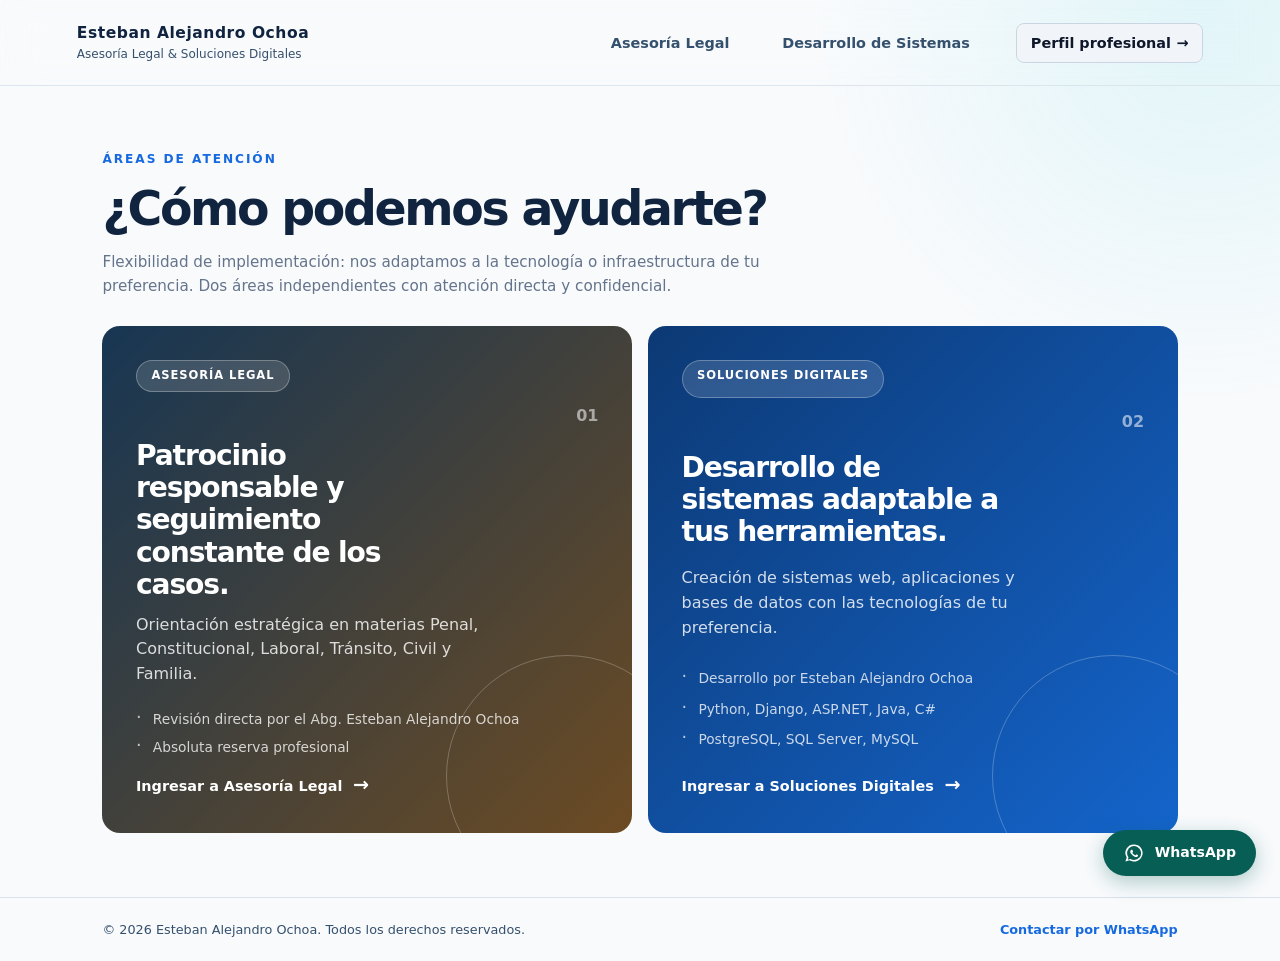
==== commit 409beb20: "MEJORADO 2.0" ====
--- a/index.html
+++ b/index.html
@@ -30,55 +30,37 @@
     </header>
 
     <main id="contenido">
-      <section class="selector-hero" id="inicio" aria-labelledby="titulo-principal">
-        <div class="selector-copy reveal">
-          <div style="display: flex; gap: 0.5rem; flex-wrap: wrap;">
-            <span class="university-badge badge-utc">Ingeniería en Sistemas</span>
-            <span class="university-badge badge-utpl">Derecho</span>
-          </div>
-          <h1 id="titulo-principal">Criterio profesional y soluciones <em>efectivas.</em></h1>
-          <p class="lead">Combinación estratégica de rigor jurídico y arquitectura informática. Nos adaptamos a las herramientas y tecnologías que requieras implementar, brindando seguimiento constante de cada caso y proyecto.</p>
-          <div class="button-row">
-            <a class="button button-primary" href="perfil-profesional.html">Conocer Perfil Profesional <span aria-hidden="true">→</span></a>
-          </div>
-          <p class="photo-note" style="margin-top: 1.2rem; color: #475569; font-size: 0.88rem;">Atención personalizada por Esteban Alejandro Ochoa con comunicación directa y estricta confidencialidad.</p>
-        </div>
-
-        <!-- FOTO ÚNICAMENTE EN EL INICIO DE LA PÁGINA -->
-        <a class="profile-feature reveal" href="perfil-profesional.html" aria-label="Conocer el perfil profesional de Esteban Alejandro Ochoa">
-          <div class="profile-photo-frame" data-profile-photo-trigger>
-            <img data-profile-photo src="assets/img/foto-perfil.png" alt="Esteban Alejandro Ochoa - Perfil Profesional">
-          </div>
-          <div>
-            <p class="eyebrow">Esteban Alejandro Ochoa</p>
-            <p>Perfil técnico y jurídico: combino la Ingeniería en Sistemas y el Derecho para ofrecer soluciones integrales con criterio profesional. Acompañamiento continuo y seguimiento orientado a los objetivos de tu proyecto.</p>
-            <span class="profile-feature-link">Conocer perfil profesional <b aria-hidden="true">→</b></span>
-          </div>
-        </a>
-      </section>
-
-      <section class="service-selector" id="servicios" aria-labelledby="titulo-servicios">
+      <section class="service-selector" id="servicios" aria-labelledby="titulo-servicios" style="padding-top: clamp(2.5rem, 5vw, 4.25rem);">
         <div class="section-intro reveal">
           <p class="eyebrow">Áreas de Atención</p>
           <h2 id="titulo-servicios">¿Cómo podemos ayudarte?</h2>
-          <p style="color: #64748b; font-size: 0.95rem;">Flexibilidad de implementación: nos adaptamos a la tecnología o infraestructura de tu preferencia.</p>
+          <p style="color: #64748b; font-size: 0.95rem;">Flexibilidad de implementación: nos adaptamos a la tecnología o infraestructura de tu preferencia. Dos áreas independientes con atención directa y confidencial.</p>
         </div>
 
         <div class="choice-grid">
           <a class="choice-card legal-choice reveal" href="asesoria-legal.html">
+            <span class="choice-tag" aria-hidden="true">Asesoría Legal</span>
             <span class="choice-number" aria-hidden="true">01</span>
-            <span class="choice-label">Asesoría Legal</span>
             <strong>Patrocinio responsable y seguimiento constante de los casos.</strong>
-            <span>Orientación estratégica en materias Penal, Constitucional, Laboral, Tránsito, Civil y Familia. Revisión directa por Esteban Alejandro Ochoa.</span>
-            <span class="card-link">Conocer asesoría legal <b aria-hidden="true">→</b></span>
+            <span>Orientación estratégica en materias Penal, Constitucional, Laboral, Tránsito, Civil y Familia.</span>
+            <ul class="choice-highlights">
+              <li>Revisión directa por el Abg. Esteban Alejandro Ochoa</li>
+              <li>Absoluta reserva profesional</li>
+            </ul>
+            <span class="card-link">Ingresar a Asesoría Legal <b aria-hidden="true">→</b></span>
           </a>
 
           <a class="choice-card tech-choice reveal" href="desarrollo-web.html">
+            <span class="choice-tag" aria-hidden="true">Soluciones Digitales</span>
             <span class="choice-number" aria-hidden="true">02</span>
-            <span class="choice-label">Soluciones Digitales</span>
-            <strong>Desarrollo adaptable a las herramientas que desees implementar.</strong>
-            <span>Creación de sistemas web, aplicaciones y bases de datos con Python, Django, ASP.NET, Java, C#, C++, PostgreSQL, SQL Server o MySQL.</span>
-            <span class="card-link">Explorar soluciones digitales <b aria-hidden="true">→</b></span>
+            <strong>Desarrollo de sistemas adaptable a tus herramientas.</strong>
+            <span>Creación de sistemas web, aplicaciones y bases de datos con las tecnologías de tu preferencia.</span>
+            <ul class="choice-highlights">
+              <li>Desarrollo por Esteban Alejandro Ochoa</li>
+              <li>Python, Django, ASP.NET, Java, C#</li>
+              <li>PostgreSQL, SQL Server, MySQL</li>
+            </ul>
+            <span class="card-link">Ingresar a Soluciones Digitales <b aria-hidden="true">→</b></span>
           </a>
         </div>
       </section>
--- a/assets/css/styles.css
+++ b/assets/css/styles.css
@@ -119,10 +119,12 @@
   grid-template-columns: minmax(0, 1.35fr) minmax(17rem, 0.65fr);
   gap: clamp(2rem, 7vw, 8rem);
   align-items: center;
-  min-height: 32rem;
-  padding-top: clamp(3.75rem, 8vw, 8rem);
-  padding-bottom: clamp(3.75rem, 8vw, 8rem);
-}
+  min-height: 24rem;
+  padding-top: clamp(2.25rem, 5vw, 4.25rem);
+  padding-bottom: clamp(3.25rem, 6vw, 6.5rem);
+}
+
+.selector-hero h1 { font-size: clamp(2rem, 4.4vw, 3.6rem); }
 
 .eyebrow {
   margin: 0 0 0.8rem;
@@ -182,19 +184,19 @@
 .profile-feature-link { display: inline-block; margin-top: 1rem; color: var(--blue); font-size: 0.85rem; font-weight: 850; }
 .profile-feature-link b { margin-left: 0.25rem; font-size: 1.1rem; }
 
-.service-selector { padding-top: 1.5rem; padding-bottom: clamp(4rem, 8vw, 8rem); }
-.section-intro { max-width: 43rem; margin-bottom: 2.5rem; }
+.service-selector { padding-top: 1.5rem; padding-bottom: clamp(2.5rem, 5vw, 4rem); }
+.section-intro { max-width: 43rem; margin-bottom: 1.75rem; }
 .section-intro p:last-child { color: var(--ink-soft); }
 
-.choice-grid { display: grid; grid-template-columns: repeat(2, minmax(0, 1fr)); gap: 1.25rem; }
+.choice-grid { display: grid; grid-template-columns: repeat(2, minmax(0, 1fr)); gap: 1rem; }
 
 .choice-card {
   display: grid;
   position: relative;
-  gap: 0.75rem;
+  gap: 0.7rem;
   overflow: hidden;
-  min-height: 25rem;
-  padding: clamp(1.5rem, 3vw, 2.4rem);
+  min-height: 21.5rem;
+  padding: clamp(1.4rem, 3vw, 2.1rem);
   color: var(--white);
   border-radius: var(--radius);
   text-decoration: none;
@@ -218,8 +220,39 @@
 .choice-number { justify-self: end; color: rgb(255 255 255 / 55%); font-weight: 800; }
 .choice-icon { font-size: 3rem; line-height: 1; }
 .choice-label { color: var(--cyan); font-size: 0.75rem; font-weight: 800; letter-spacing: 0.14em; text-transform: uppercase; }
-.choice-card strong { max-width: 17ch; font-size: clamp(1.4rem, 2.5vw, 2.05rem); line-height: 1.12; letter-spacing: -0.04em; }
-.choice-card > span:not(.choice-number):not(.choice-icon):not(.choice-label):not(.card-link) { max-width: 36ch; color: rgb(255 255 255 / 82%); }
+.choice-tag {
+  display: inline-block;
+  width: fit-content;
+  padding: 0.4rem 0.9rem;
+  color: var(--white);
+  background: rgb(255 255 255 / 14%);
+  border: 1px solid rgb(255 255 255 / 28%);
+  border-radius: 999px;
+  font-size: 0.72rem;
+  font-weight: 750;
+  letter-spacing: 0.08em;
+  text-transform: uppercase;
+}
+.choice-card strong { max-width: 17ch; font-size: clamp(1.3rem, 2.2vw, 1.8rem); line-height: 1.15; letter-spacing: -0.04em; }
+.choice-card > span:not(.choice-number):not(.choice-icon):not(.choice-label):not(.choice-tag):not(.card-link) { max-width: 36ch; color: rgb(255 255 255 / 82%); }
+.choice-highlights {
+  display: grid;
+  gap: 0.45rem;
+  padding: 0.65rem 0 0 1.05rem;
+  margin: 0;
+  color: rgb(255 255 255 / 78%);
+  font-size: 0.86rem;
+  list-style: none;
+}
+.choice-highlights li { position: relative; }
+.choice-highlights li::before {
+  position: absolute;
+  left: -1.05rem;
+  color: rgb(255 255 255 / 70%);
+  content: "·";
+  font-size: 1.1rem;
+  line-height: 1;
+}
 .card-link { align-self: end; margin-top: auto; font-size: 0.9rem; font-weight: 800; }
 .card-link b { margin-left: 0.35rem; font-size: 1.2rem; }
 
